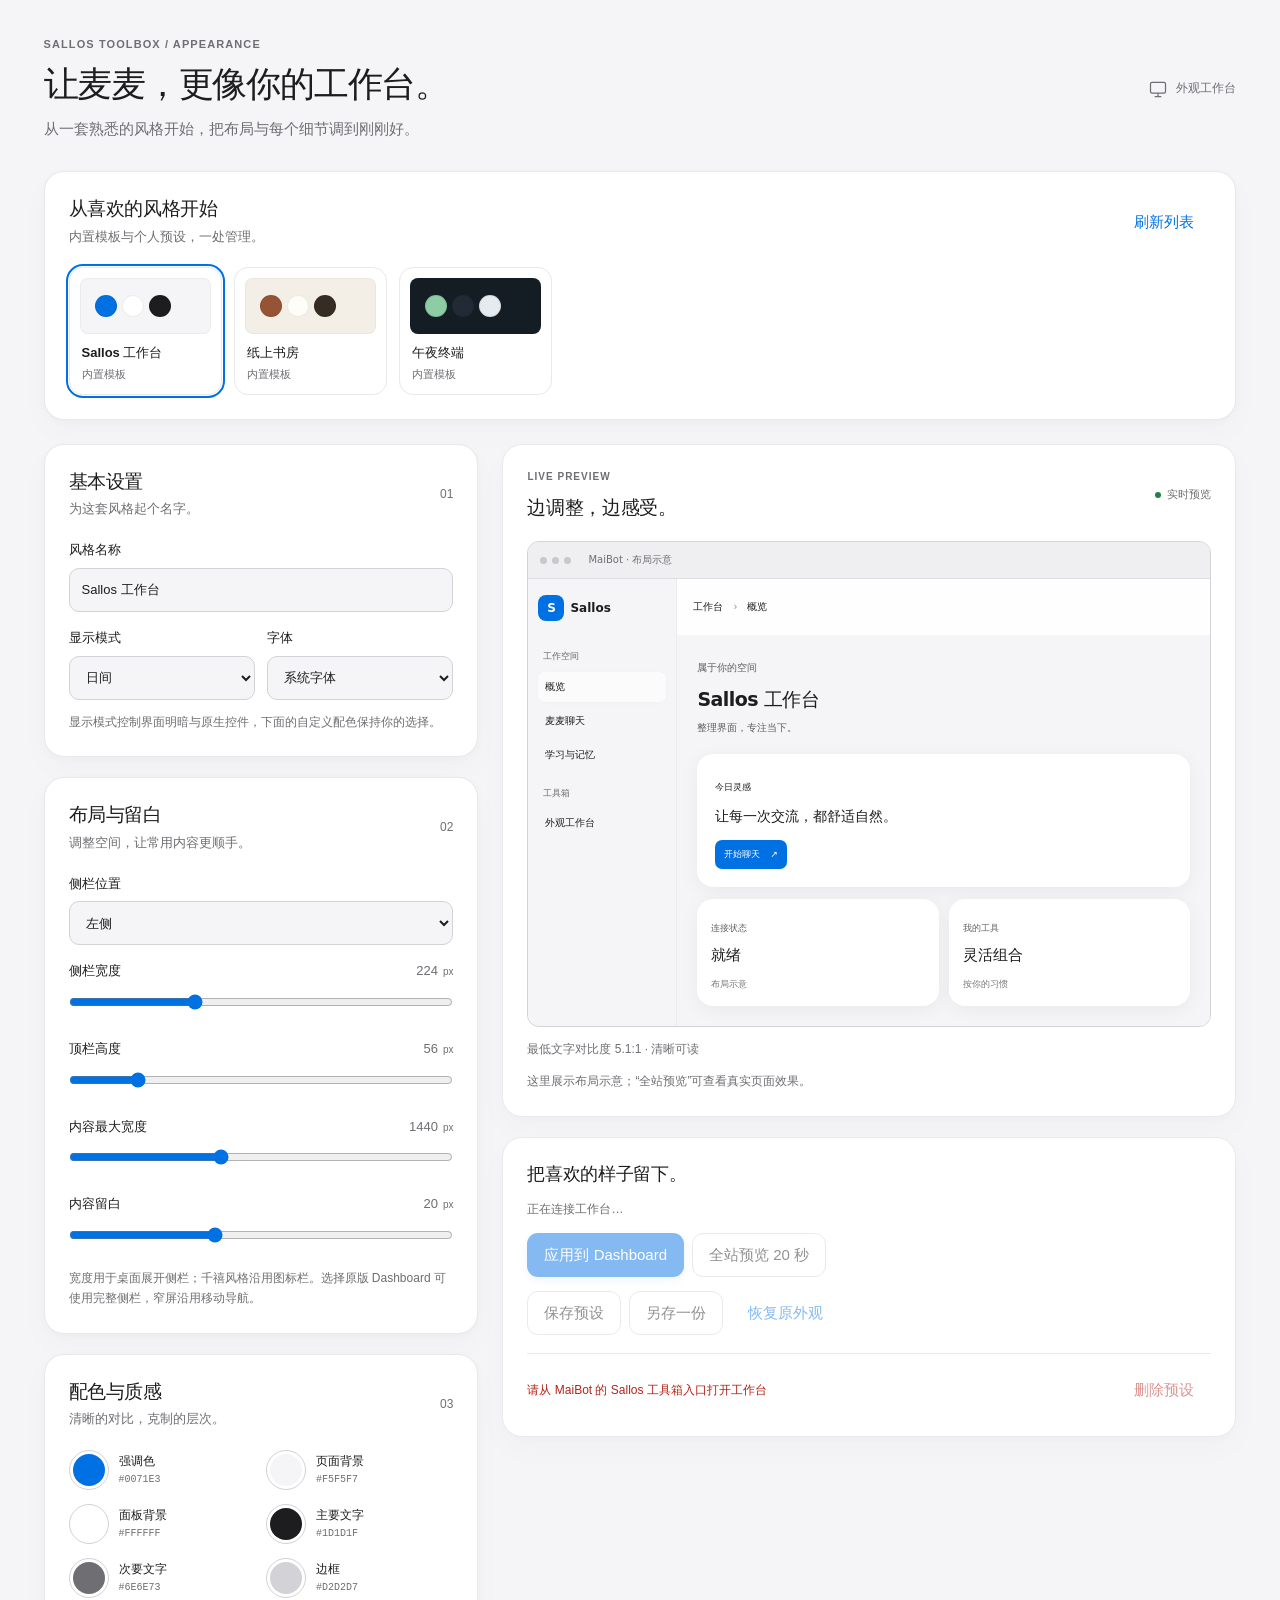
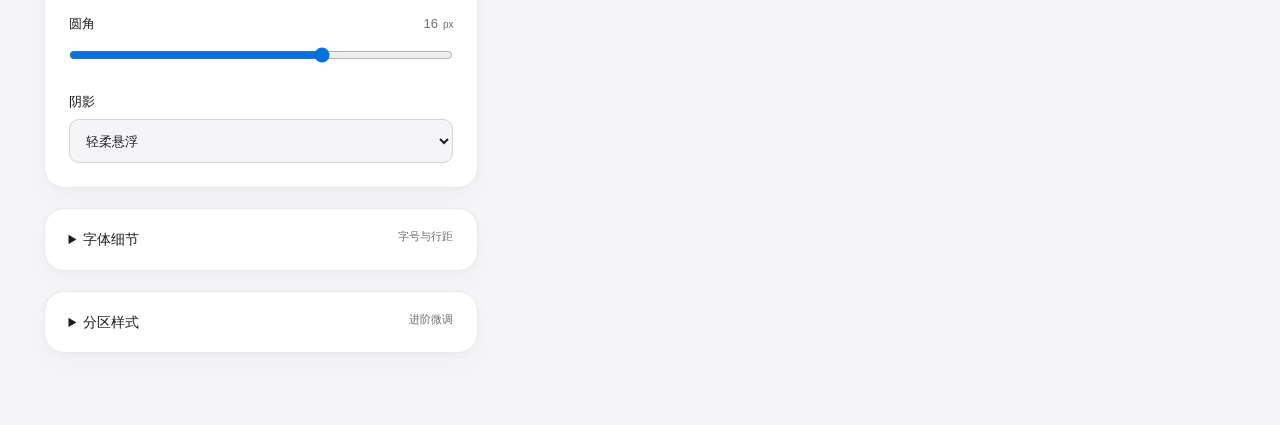
==== web/appearance.html @ b6c37625 "feat: add modular appearance studio and automatic Dashboard integration" ====
<!doctype html>
<html lang="zh-CN">
<head>
  <meta charset="utf-8">
  <meta name="viewport" content="width=device-width, initial-scale=1">
  <title>Sallos 工具箱 · 外观工作台</title>
  <style>
:root {
  font-family: -apple-system, BlinkMacSystemFont, "Segoe UI", "PingFang SC", "Microsoft YaHei", sans-serif;
  font-synthesis: none; font-optical-sizing: auto; color-scheme: light;
  --page: #f5f5f7; --surface: #fff; --soft: #f5f5f7; --text: #1d1d1f; --muted: #6e6e73;
  --line: #e8e8ed; --line-strong: #d2d2d7; --accent: #0071e3; --danger: #b42318;
  --shadow: 0 2px 8px #141a2d06, 0 12px 32px #141a2d06;
}
* { box-sizing: border-box; }
dialog { max-width: min(420px, calc(100vw - 32px)); padding: 28px; border: 1px solid var(--line); border-radius: 20px; background: var(--surface); color: var(--text); box-shadow: var(--shadow); }
dialog::backdrop { background: #0005; }
body { margin: 0; background: var(--page); color: var(--text); font-size: 15px; line-height: 1.6; }
button, input, select, textarea { font: inherit; }
button { min-height: 44px; padding: 9px 16px; border: 1px solid var(--line-strong); border-radius: 11px;
  background: var(--surface); color: var(--text); cursor: pointer; font-weight: 500;
  transition: background 160ms ease, box-shadow 160ms ease, transform 100ms ease; touch-action: manipulation; }
button:hover:enabled { background: var(--soft); }
button:active:enabled { transform: scale(.97); }
button:disabled { opacity: .48; cursor: default; }
button.primary { background: var(--accent); color: white; border-color: transparent; box-shadow: 0 3px 10px #0071e325; }
button.primary:hover:enabled { background: #0064ca; }
button.quiet, button.danger-text { border-color: transparent; background: transparent; }
button.quiet { color: var(--accent); }
#refresh { white-space: nowrap; flex-shrink: 0; }
button.danger-text { color: var(--danger); }
:focus-visible { outline: 3px solid var(--accent); outline-offset: 3px; }
h1, h2, h3, h4, p { margin: 0; }
h1 { font-size: clamp(26px, 2.7vw, 38px); line-height: 1.2; letter-spacing: -.035em; font-weight: 700; }
h2 { font-size: 19px; line-height: 1.4; letter-spacing: -.02em; }
p { overflow-wrap: anywhere; }
.studio { max-width: 1550px; margin: auto; padding: 36px clamp(16px, 3.4vw, 52px) 52px; }
.studio-heading, .section-heading { display: flex; justify-content: space-between; align-items: center; gap: 16px; }
.studio-heading { margin-bottom: 30px; }
.eyebrow { color: var(--muted); font-size: 11px; letter-spacing: .1em; font-weight: 600; margin-bottom: 10px; }
.subtitle { color: var(--muted); margin-top: 12px; }
.device-badge { display: flex; gap: 8px; align-items: center; color: var(--muted); white-space: nowrap; font-size: 12px; }
svg { width: 20px; height: 20px; fill: none; stroke: currentColor; stroke-width: 1.5; }
.panel { min-width: 0; padding: 24px; background: var(--surface); border: 1px solid var(--line); border-radius: 20px; box-shadow: var(--shadow); }
.section-heading { margin-bottom: 20px; }
.section-heading p { color: var(--muted); font-size: 13px; margin-top: 4px; }
.section-heading .eyebrow { margin-top: 0; font-size: 10px; }
.hint { font-size: 12px; color: var(--muted); line-height: 1.7; margin-top: 12px; }
.step { font-size: 12px; font-variant-numeric: tabular-nums; color: var(--muted); }
.field { display: flex; flex-direction: column; gap: 7px; margin-top: 16px; font-size: 13px; font-weight: 500; }
input[type="text"], select, textarea { width: 100%; min-width: 0; min-height: 44px; padding: 10px 12px;
  border: 1px solid var(--line-strong); border-radius: 10px; background: var(--soft); color: var(--text); }
textarea { font: 12px/1.7 Consolas, monospace; resize: vertical; }
input[type="range"] { width: 100%; height: 28px; margin: 6px 0 0; accent-color: var(--accent); cursor: pointer; }
small { font-size: 12px; }
.two-columns { display: grid; grid-template-columns: repeat(2, minmax(0, 1fr)); gap: 12px; }
.action-row { display: flex; flex-wrap: wrap; gap: 8px; margin-top: 14px; }
.footer-row { display: flex; align-items: center; gap: 10px; justify-content: space-between; margin-top: 18px; border-top: 1px solid var(--line); padding-top: 14px; }
#status { font-size: 12px; color: var(--muted); }
#status[data-error="true"], #field-error { color: var(--danger); }
#field-error { margin: 0 8px; font-size: 13px; }
@media (max-width: 640px) {
  .studio { padding: 20px 12px 32px; } .panel { padding: 18px; border-radius: 16px; }
  .device-badge { display: none; } .studio-heading { margin-bottom: 22px; } .subtitle { font-size: 13px; }
  .footer-row { flex-wrap: wrap; } input[type="text"], select { font-size: 16px; }
}
@media (prefers-reduced-motion: reduce) { *, *::before, *::after { transition: none !important; animation: none !important; } }
@media (prefers-reduced-transparency: reduce) { .preview-sidebar, .preview-header { backdrop-filter: none !important; background: var(--surface) !important; } }
@media (prefers-contrast: more) { :root { --line: #888; --line-strong: #555; --muted: #444; } }
.dark { --page: #161618; --surface: #222225; --soft: #2b2b2f; --text: #f5f5f7; --muted: #b0b0b8;
  --line: #35353a; --line-strong: #515158; --accent: #70b5ff; --danger: #ff8a80; color-scheme: dark; }
.dark button.primary { background: #0071e3; color: #fff; }

.presets-panel { margin-bottom: 24px; }
.preset-list { display: grid; grid-template-columns: repeat(auto-fill, minmax(150px, 1fr)); gap: 12px; }
.preset { min-width: 0; padding: 10px; text-align: left; border-color: var(--line); border-radius: 14px; }
.preset[aria-pressed="true"] { outline: 2px solid var(--accent); outline-offset: 1px; }
.preset strong, .preset small { display: block; padding-inline: 2px; overflow-wrap: anywhere; }
.preset strong { margin-top: 9px; font-size: 13px; } .preset small { font-size: 11px; color: var(--muted); margin-top: 2px; }
.preset-sample { height: 56px; display: flex; gap: 5px; align-items: center; padding: 14px; border-radius: 8px; border: 1px solid #0000000a; }
.preset-sample i { width: 22px; height: 22px; border: 1px solid #00000012; border-radius: 50%; }
.editor-grid { display: grid; grid-template-columns: minmax(280px, .8fr) minmax(0, 1.35fr); gap: 24px; align-items: start; }
.controls, .preview-column { display: grid; gap: 20px; min-width: 0; }
.preview-column { position: sticky; top: 20px; }
.range-field { display: block; margin-top: 16px; font-size: 13px; }
.range-field > span { display: flex; align-items: baseline; gap: 5px; }
.range-field output { margin-left: auto; font-variant-numeric: tabular-nums; color: var(--muted); }
.range-field small { color: var(--muted); font-size: 10px; }
.colors { display: grid; grid-template-columns: repeat(2, minmax(0, 1fr)); gap: 14px 10px; }
.color-field { display: flex; align-items: center; gap: 10px; font-size: 12px; cursor: pointer; }
.color-field small { display: block; color: var(--muted); font: 10px/1.7 Consolas, monospace; }
input[type="color"] { appearance: none; border: 1px solid var(--line-strong); background: var(--surface); border-radius: 50%; width: 40px; height: 40px; padding: 3px; cursor: pointer; }
input[type="color"]::-webkit-color-swatch-wrapper { padding: 0; }
input[type="color"]::-webkit-color-swatch { border: 0; border-radius: 50%; }
.advanced { padding-block: 19px; }
.advanced summary { cursor: pointer; font-size: 14px; font-weight: 600; }
.advanced summary span { float: right; font-size: 11px; font-weight: 400; color: var(--muted); }
.live-dot { display: inline-flex; align-items: center; gap: 6px; white-space: nowrap; font-size: 11px; color: var(--muted); }
.live-dot::before { content: ''; width: 6px; height: 6px; border-radius: 50%; background: #248044; }
.preview-window { border: 1px solid var(--line-strong); border-radius: 12px; overflow: hidden; min-height: 380px; }
.preview-chrome { display: flex; gap: 5px; padding: 10px 12px; align-items: center; background: #efeff2; border-bottom: 1px solid #dddde2; color: #6e6e73; }
.preview-chrome i { width: 7px; height: 7px; border-radius: 50%; background: #c8c8cd; }
.preview-chrome span { margin-left: 12px; font-size: 10px; }
.preview-shell { display: flex; min-height: 350px; }
.preview-sidebar { flex: 0 0 clamp(90px, 24%, var(--preview-sidebar-width)); padding: 16px 10px; border-right: 1px solid #0000000a; }
.preview-brand { display: flex; align-items: center; gap: 6px; font-size: 12px; margin-bottom: 28px; }
.preview-brand b { display: grid; place-items: center; background: #0071e3; color: #fff; border-radius: 8px; width: 26px; height: 26px; }
.preview-sidebar > small { display: block; font-size: 9px; opacity: .65; margin: 16px 5px 8px; }
.preview-nav { font-size: 10px; padding: 7px; margin-bottom: 4px; border-radius: 7px; }
.preview-nav.selected { background: #ffffff9c; color: #1d1d1f; box-shadow: 0 1px 6px #00000005; }
.preview-body { min-width: 0; flex: 1; }
.preview-header { display: flex; align-items: center; gap: 10px; padding-inline: 16px; font-size: 10px; }
.preview-header span { opacity: .5; }
.preview-kicker { font-size: 9px; opacity: .65; margin-top: 5px; }
.preview-main h3 { font-size: 19px; letter-spacing: -.03em; margin-top: 8px; }
.preview-main > p { font-size: 10px; opacity: .7; margin-top: 5px; }
.preview-feature { margin: 18px 0 12px; padding: 18px; }
.preview-feature > span { font-size: 9px; }
.preview-feature h4 { font-size: 14px; line-height: 1.5; margin: 9px 0 12px; }
.preview-button { display: inline-flex; align-items: center; gap: 10px; padding: 7px 9px; border-radius: 7px; background: hsl(var(--color-primary)); color: hsl(var(--color-primary-foreground)); }
.preview-cards { display: grid; grid-template-columns: repeat(2, minmax(0, 1fr)); gap: 10px; }
.preview-cards article { padding: 14px; min-width: 0; }
.preview-cards small { font-size: 9px; opacity: .7; }
.preview-cards strong { display: block; font-size: 15px; margin-top: 5px; }
.preview-note { display: block; font-size: 9px; opacity: .6; margin-top: 10px; }
#preview[data-side="right"] .preview-sidebar { order: 2; border-right: 0; border-left: 1px solid #0000000a; }
#contrast[data-warning="true"] { color: #a05b00; }
.apply-panel > h2 { font-size: 18px; }
@media (max-width: 1050px) { .editor-grid { grid-template-columns: minmax(260px, 1fr) minmax(0, 1.2fr); gap: 16px; } .panel { padding: 20px; } .preview-sidebar { flex-basis: 90px; } .preview-main h3 { font-size: 16px; } }
@media (max-width: 760px) { .editor-grid { grid-template-columns: 1fr; } .preview-column { position: static; grid-row: 1; } .preview-sidebar { flex-basis: 24%; } .preview-panel { padding: 16px; } .preview-window { min-height: 330px; } .preview-shell { min-height: 300px; } .preset-list { grid-template-columns: repeat(3, minmax(0, 1fr)); gap: 8px; } .preset-sample { padding: 8px; } .preview-feature { padding: 14px; } .preview-cards article { padding: 10px; } }
@media (max-width: 400px) { .preset-list { grid-template-columns: repeat(2, minmax(0, 1fr)); } .action-row button { flex: 1 1 auto; } .preview-brand strong { font-size: 10px; } .preview-nav { font-size: 9px; } }

</style>
  <style id="preview-styles"></style>
</head>
<body>
  <main class="studio">
    <header class="studio-heading">
      <div><p class="eyebrow">SALLOS TOOLBOX / APPEARANCE</p><h1>让麦麦，更像你的工作台。</h1><p class="subtitle">从一套熟悉的风格开始，把布局与每个细节调到刚刚好。</p></div>
      <span class="device-badge"><svg viewBox="0 0 24 24" aria-hidden="true"><rect x="3" y="4" width="18" height="13" rx="2"/><path d="M8 21h8M12 17v4"/></svg>外观工作台</span>
    </header>

    <section class="panel presets-panel" aria-labelledby="presets-title">
      <div class="section-heading"><div><h2 id="presets-title">从喜欢的风格开始</h2><p>内置模板与个人预设，一处管理。</p></div><button type="button" id="refresh" class="quiet">刷新列表</button></div>
      <div id="preset-list" class="preset-list"></div>
    </section>

    <div class="editor-grid">
      <form id="editor" class="controls" aria-label="外观编辑器">
        <section class="panel">
          <div class="section-heading"><div><h2>基本设置</h2><p>为这套风格起个名字。</p></div><span class="step">01</span></div>
          <label class="field">风格名称<input name="name" type="text" maxlength="40" required autocomplete="off"></label>
          <div class="two-columns"><label class="field">显示模式<select name="mode"><option value="light">日间</option><option value="dark">夜间</option><option value="system">跟随系统</option></select></label><label class="field">字体<select name="font"><option value="system">系统字体</option><option value="serif">宋体 / 衬线</option><option value="mono">等宽字体</option></select></label></div>
          <p class="hint">显示模式控制界面明暗与原生控件，下面的自定义配色保持你的选择。</p>
        </section>

        <section class="panel">
          <div class="section-heading"><div><h2>布局与留白</h2><p>调整空间，让常用内容更顺手。</p></div><span class="step">02</span></div>
          <label class="field">侧栏位置<select name="sidebar_side"><option value="left">左侧</option><option value="right">右侧</option></select></label>
          <label class="range-field"><span>侧栏宽度 <output data-value="sidebar_width"></output><small>px</small></span><input type="range" name="sidebar_width" min="160" max="360" step="4"></label>
          <label class="range-field"><span>顶栏高度 <output data-value="header_height"></output><small>px</small></span><input type="range" name="header_height" min="48" max="96" step="2"></label>
          <label class="range-field"><span>内容最大宽度 <output data-value="content_width"></output><small>px</small></span><input type="range" name="content_width" min="720" max="2560" step="8"></label>
          <label class="range-field"><span>内容留白 <output data-value="gap"></output><small>px</small></span><input type="range" name="gap" min="8" max="40"></label>
          <p class="hint">宽度用于桌面展开侧栏；千禧风格沿用图标栏。选择原版 Dashboard 可使用完整侧栏，窄屏沿用移动导航。</p>
        </section>

        <section class="panel">
          <div class="section-heading"><div><h2>配色与质感</h2><p>清晰的对比，克制的层次。</p></div><span class="step">03</span></div>
          <div class="colors">
            <label class="color-field"><input type="color" name="primary"><span>强调色<small data-value="primary"></small></span></label>
            <label class="color-field"><input type="color" name="background"><span>页面背景<small data-value="background"></small></span></label>
            <label class="color-field"><input type="color" name="surface"><span>面板背景<small data-value="surface"></small></span></label>
            <label class="color-field"><input type="color" name="text"><span>主要文字<small data-value="text"></small></span></label>
            <label class="color-field"><input type="color" name="muted"><span>次要文字<small data-value="muted"></small></span></label>
            <label class="color-field"><input type="color" name="border"><span>边框<small data-value="border"></small></span></label>
          </div>
          <label class="range-field"><span>圆角 <output data-value="radius"></output><small>px</small></span><input type="range" name="radius" min="0" max="24"></label>
          <label class="field">阴影<select name="shadow"><option value="soft">轻柔悬浮</option><option value="none">平面简洁</option><option value="crisp">清晰投影</option></select></label>
        </section>

        <details class="panel advanced"><summary>字体细节<span>字号与行距</span></summary><div>
          <label class="range-field"><span>正文字号 <output data-value="font_size"></output><small>px</small></span><input type="range" name="font_size" min="14" max="22"></label>
          <label class="range-field"><span>行距 <output data-value="line_height"></output></span><input type="range" name="line_height" min="1.2" max="2" step="0.1"></label>
        </div></details>

        <details class="panel advanced"><summary>分区样式<span>进阶微调</span></summary><div>
          <p class="hint">填写 CSS 声明，如 <code>border-radius: 16px; padding: 20px;</code>。支持颜色、边框、内外边距、字体和阴影。</p>
          <label class="field">侧栏<textarea name="region_sidebar" rows="3" maxlength="2000" spellcheck="false" placeholder="border: 1px solid #D2D2D7;"></textarea></label>
          <label class="field">顶栏<textarea name="region_header" rows="3" maxlength="2000" spellcheck="false" placeholder="background-color: #ffffff;"></textarea></label>
          <label class="field">卡片<textarea name="region_card" rows="3" maxlength="2000" spellcheck="false" placeholder="border-radius: 20px;"></textarea></label>
        </div></details>
        <p id="field-error" role="alert"></p>
      </form>

      <aside class="preview-column" aria-label="外观实时预览">
        <section class="panel preview-panel">
          <div class="section-heading"><div><p class="eyebrow">LIVE PREVIEW</p><h2>边调整，边感受。</h2></div><span class="live-dot">实时预览</span></div>
          <div id="preview" class="preview-window">
            <div class="preview-chrome"><i></i><i></i><i></i><span>MaiBot · 布局示意</span></div>
            <div class="preview-shell">
              <aside class="preview-sidebar" data-dashboard-sidebar><div class="preview-brand"><b>S</b><strong>Sallos</strong></div><small>工作空间</small><div class="preview-nav selected">概览</div><div class="preview-nav">麦麦聊天</div><div class="preview-nav">学习与记忆</div><small>工具箱</small><div class="preview-nav">外观工作台</div></aside>
              <div class="preview-body"><header class="preview-header" data-dashboard-header>工作台 <span>›</span> 概览</header><div class="preview-main" data-dashboard-main><p class="preview-kicker">属于你的空间</p><h3 class="preview-name">Sallos 工作台</h3><p>整理界面，专注当下。</p><article class="bg-card preview-feature"><span>今日灵感</span><h4>让每一次交流，都舒适自然。</h4><span class="preview-button">开始聊天 <span aria-hidden="true">↗</span></span></article><div class="preview-cards"><article class="bg-card"><small>连接状态</small><strong>就绪</strong><span class="preview-note">布局示意</span></article><article class="bg-card"><small>我的工具</small><strong>灵活组合</strong><span class="preview-note">按你的习惯</span></article></div></div></div>
            </div>
          </div>
          <p id="contrast" class="hint"></p>
          <p class="hint">这里展示布局示意；“全站预览”可查看真实页面效果。</p>
        </section>

        <section class="panel apply-panel" id="actions" aria-label="保存与应用">
          <h2>把喜欢的样子留下。</h2>
          <p id="integration-note" class="hint">正在连接工作台…</p>
          <div class="action-row"><button id="apply" class="primary" type="button">应用到 Dashboard</button><button id="preview-site" type="button">全站预览 20 秒</button></div>
          <div class="action-row"><button id="save" type="button">保存预设</button><button id="save-copy" type="button">另存一份</button><button id="restore" class="quiet" type="button">恢复原外观</button></div>
          <div class="footer-row"><p id="status" role="status" aria-live="polite">准备中</p><button id="delete" class="danger-text" type="button" disabled>删除预设</button></div>
        </section>
      </aside>
    </div>
  </main>
  <dialog id="discard-dialog" aria-labelledby="discard-title">
    <h2 id="discard-title">切换到另一套风格？</h2>
    <p class="hint">当前编辑尚未保存，切换后将载入所选预设。</p>
    <div class="action-row"><button type="button" autofocus onclick="this.closest('dialog').close('cancel')">继续编辑</button><button type="button" onclick="this.closest('dialog').close('discard')">切换风格</button></div>
  </dialog>
  <script type="module">
// Generated by scripts/build_webui.py.
const DEFAULT_THEME = {"version": 1, "name": "我的风格", "mode": "light", "primary": "#0071E3", "background": "#F5F5F7", "surface": "#FFFFFF", "text": "#1D1D1F", "muted": "#6E6E73", "border": "#D2D2D7", "sidebar_side": "left", "sidebar_width": 224, "header_height": 56, "content_width": 1440, "gap": 20, "font": "system", "font_size": 16, "line_height": 1.6, "radius": 16, "shadow": "soft", "regions": {"sidebar": "", "header": "", "card": ""}};
const THEME_SCHEMA = {"$defs": {"RegionStyles": {"additionalProperties": false, "properties": {"sidebar": {"default": "", "maxLength": 2000, "title": "Sidebar", "type": "string"}, "header": {"default": "", "maxLength": 2000, "title": "Header", "type": "string"}, "card": {"default": "", "maxLength": 2000, "title": "Card", "type": "string"}}, "title": "RegionStyles", "type": "object"}}, "additionalProperties": false, "properties": {"version": {"const": 1, "default": 1, "title": "Version", "type": "integer"}, "name": {"default": "我的风格", "maxLength": 40, "minLength": 1, "title": "Name", "type": "string"}, "mode": {"default": "light", "enum": ["light", "dark", "system"], "title": "Mode", "type": "string"}, "primary": {"default": "#0071E3", "pattern": "^#[0-9a-fA-F]{6}$", "title": "Primary", "type": "string"}, "background": {"default": "#F5F5F7", "pattern": "^#[0-9a-fA-F]{6}$", "title": "Background", "type": "string"}, "surface": {"default": "#FFFFFF", "pattern": "^#[0-9a-fA-F]{6}$", "title": "Surface", "type": "string"}, "text": {"default": "#1D1D1F", "pattern": "^#[0-9a-fA-F]{6}$", "title": "Text", "type": "string"}, "muted": {"default": "#6E6E73", "pattern": "^#[0-9a-fA-F]{6}$", "title": "Muted", "type": "string"}, "border": {"default": "#D2D2D7", "pattern": "^#[0-9a-fA-F]{6}$", "title": "Border", "type": "string"}, "sidebar_side": {"default": "left", "enum": ["left", "right"], "title": "Sidebar Side", "type": "string"}, "sidebar_width": {"default": 224, "maximum": 360, "minimum": 160, "title": "Sidebar Width", "type": "integer"}, "header_height": {"default": 56, "maximum": 96, "minimum": 48, "title": "Header Height", "type": "integer"}, "content_width": {"default": 1440, "maximum": 2560, "minimum": 720, "title": "Content Width", "type": "integer"}, "gap": {"default": 20, "maximum": 40, "minimum": 8, "title": "Gap", "type": "integer"}, "font": {"default": "system", "enum": ["system", "serif", "mono"], "title": "Font", "type": "string"}, "font_size": {"default": 16, "maximum": 22, "minimum": 14, "title": "Font Size", "type": "integer"}, "line_height": {"default": 1.6, "maximum": 2.0, "minimum": 1.2, "title": "Line Height", "type": "number"}, "radius": {"default": 16, "maximum": 24, "minimum": 0, "title": "Radius", "type": "integer"}, "shadow": {"default": "soft", "enum": ["none", "soft", "crisp"], "title": "Shadow", "type": "string"}, "regions": {"$ref": "#/$defs/RegionStyles"}}, "title": "AppearanceTheme", "type": "object"};
const BUILTIN_PRESETS = [{"id": "workbench", "theme": {"version": 1, "name": "Sallos 工作台", "mode": "light", "primary": "#0071E3", "background": "#F5F5F7", "surface": "#FFFFFF", "text": "#1D1D1F", "muted": "#6E6E73", "border": "#D2D2D7", "sidebar_side": "left", "sidebar_width": 224, "header_height": 56, "content_width": 1440, "gap": 20, "font": "system", "font_size": 16, "line_height": 1.6, "radius": 16, "shadow": "soft", "regions": {"sidebar": "", "header": "", "card": ""}}}, {"id": "paper", "theme": {"version": 1, "name": "纸上书房", "mode": "light", "primary": "#975335", "background": "#F4EFE6", "surface": "#FFFDF8", "text": "#352C23", "muted": "#716251", "border": "#D7C8B4", "sidebar_side": "left", "sidebar_width": 224, "header_height": 56, "content_width": 1440, "gap": 20, "font": "serif", "font_size": 16, "line_height": 1.6, "radius": 4, "shadow": "crisp", "regions": {"sidebar": "", "header": "", "card": ""}}}, {"id": "night", "theme": {"version": 1, "name": "午夜终端", "mode": "dark", "primary": "#8ECCA6", "background": "#151D24", "surface": "#202B35", "text": "#E5EBEF", "muted": "#A6B6C4", "border": "#4A5D6A", "sidebar_side": "left", "sidebar_width": 224, "header_height": 56, "content_width": 1440, "gap": 20, "font": "mono", "font_size": 16, "line_height": 1.6, "radius": 6, "shadow": "none", "regions": {"sidebar": "", "header": "", "card": ""}}}];
const REGION_PROPERTIES = ["background-color", "border", "border-color", "border-radius", "border-style", "border-width", "box-shadow", "color", "font-size", "font-weight", "letter-spacing", "line-height", "margin", "padding", "padding-block", "padding-inline", "text-transform"];

// Shared, DOM-free contract used by the editor and the Dashboard adapter.

const FONTS = {
  system: '"Segoe UI", "Microsoft YaHei UI", system-ui, sans-serif',
  serif: '"Noto Serif SC", "Songti SC", SimSun, Georgia, serif',
  mono: '"Cascadia Code", Consolas, "Microsoft YaHei UI", monospace',
};

function validateDeclarations(value) {
  if (typeof value !== 'string' || value.length > 2000) throw new Error('分区 CSS 超过长度限制');
  for (const item of value.split(';').filter(part => part.trim())) {
    const colon = item.indexOf(':');
    const property = item.slice(0, colon).trim();
    const content = item.slice(colon + 1);
    if (colon < 0 || !REGION_PROPERTIES.includes(property)) throw new Error('分区 CSS 包含未支持的属性');
    if (!/^[\w\s#.,()%+\-]+$/.test(content)) throw new Error('分区 CSS 请使用静态颜色、尺寸与阴影值');
    for (const match of content.matchAll(/([\w-]+)\s*\(/g)) {
      if (!['rgb', 'rgba', 'hsl', 'hsla'].includes(match[1].toLowerCase())) {
        throw new Error('分区 CSS 支持 rgb/rgba/hsl/hsla 颜色函数');
      }
    }
  }
  return value.trim();
}

function validateTheme(input) {
  if (!input || typeof input !== 'object' || Array.isArray(input)) throw new Error('请提供风格对象');
  for (const key of Object.keys(input)) {
    if (!Object.hasOwn(DEFAULT_THEME, key)) throw new Error(`未知风格字段：${key}`);
  }
  const value = { ...structuredClone(DEFAULT_THEME), ...input };
  for (const [key, rule] of Object.entries(THEME_SCHEMA.properties)) {
    if (key === 'regions') continue;
    const item = value[key];
    if (rule.const !== undefined && item !== rule.const) throw new Error('风格版本需要升级');
    if (rule.enum && !rule.enum.includes(item)) throw new Error(`请选择有效的 ${key}`);
    if (rule.type === 'string' && (typeof item !== 'string' || !item.trim()
      || (rule.maxLength && item.length > rule.maxLength)
      || (rule.pattern && !new RegExp(rule.pattern).test(item)))) throw new Error(`请检查 ${key}`);
    if (['integer', 'number'].includes(rule.type) && (typeof item !== 'number'
      || !Number.isFinite(item) || (rule.type === 'integer' && !Number.isInteger(item))
      || item < rule.minimum || item > rule.maximum)) throw new Error(`请检查 ${key} 的范围`);
  }
  if (!value.regions || typeof value.regions !== 'object' || Array.isArray(value.regions)) {
    throw new Error('请提供分区样式对象');
  }
  for (const key of Object.keys(value.regions)) {
    if (!['sidebar', 'header', 'card'].includes(key)) throw new Error('未知样式分区');
  }
  value.regions = Object.fromEntries(['sidebar', 'header', 'card'].map(key =>
    [key, validateDeclarations(value.regions[key] ?? '')]));
  value.name = value.name.trim();
  return value;
}

function luminance(hex) {
  const rgb = hex.match(/[0-9a-f]{2}/gi).map(part => parseInt(part, 16) / 255)
    .map(v => v <= 0.04045 ? v / 12.92 : ((v + 0.055) / 1.055) ** 2.4);
  return rgb[0] * 0.2126 + rgb[1] * 0.7152 + rgb[2] * 0.0722;
}

function contrast(first, second) {
  const a = luminance(first), b = luminance(second);
  return (Math.max(a, b) + 0.05) / (Math.min(a, b) + 0.05);
}

function hsl(hex) {
  const [r, g, b] = hex.match(/[0-9a-f]{2}/gi).map(part => parseInt(part, 16) / 255);
  const high = Math.max(r, g, b), low = Math.min(r, g, b), delta = high - low;
  const light = (high + low) / 2;
  const saturation = delta === 0 ? 0 : delta / (1 - Math.abs(2 * light - 1));
  let hue = 0;
  if (delta) hue = high === r ? ((g - b) / delta) % 6 : high === g ? (b - r) / delta + 2 : (r - g) / delta + 4;
  return `${((hue * 60 + 360) % 360).toFixed(2)} ${(saturation * 100).toFixed(2)}% ${(light * 100).toFixed(2)}%`;
}

function themeCSS(input, root = 'html[data-plugin-appearance]') {
  const t = validateTheme(input);
  const foreground = contrast(t.primary, '#FFFFFF') >= contrast(t.primary, '#000000') ? '#FFFFFF' : '#000000';
  const shadow = { none: 'none', soft: '0 4px 20px #0000000d', crisp: `3px 3px 0 ${t.border}` }[t.shadow];
  const tokens = {
    primary: t.primary, 'primary-foreground': foreground, accent: t.primary, 'accent-foreground': foreground,
    background: t.background, foreground: t.text, card: t.surface, 'card-foreground': t.text,
    popover: t.surface, 'popover-foreground': t.text, muted: t.background, 'muted-foreground': t.muted,
    secondary: t.background, 'secondary-foreground': t.text, border: t.border, input: t.border, ring: t.primary,
  };
  const variables = Object.entries(tokens).map(([key, value]) => `--color-${key}:${hsl(value)}!important;`).join('');
  const sizes = { xs: 0.75, sm: 0.875, base: 1, lg: 1.125, xl: 1.25, '2xl': 1.5 };
  const typography = Object.entries(sizes).map(([key, scale]) => `--typography-font-size-${key}:${t.font_size * scale}px!important;`).join('');
  const region = (selector, declarations) => declarations ? `${root} ${selector}{${declarations.split(';').filter(s => s.trim()).map(s => `${s}!important;`).join('')}}` : '';
  return `${root}{${variables}${typography}
    --typography-font-family-base:${FONTS[t.font]}!important;--typography-line-height-normal:${t.line_height}!important;
    --layout-sidebar-width:${t.sidebar_width}px!important;--layout-header-height:${t.header_height}px!important;
    --visual-radius-sm:${Math.max(0, t.radius - 4)}px!important;
    --visual-radius-md:${Math.max(0, t.radius - 2)}px!important;--visual-radius-lg:${t.radius}px!important;
    --visual-radius-xl:${t.radius + 4}px!important;--visual-shadow-sm:${shadow}!important;--visual-shadow-md:${shadow}!important;
    font-family:${FONTS[t.font]};font-size:${t.font_size}px;line-height:${t.line_height};
    background:${t.background};color:${t.text};color-scheme:${t.mode === 'system' ? 'light dark' : t.mode};}
    ${root} [data-dashboard-sidebar]{background:color-mix(in srgb, ${t.background} 85%, transparent)!important;color:${t.text}!important;backdrop-filter:blur(20px);}
    ${root} [data-dashboard-header]{background:color-mix(in srgb, ${t.surface} 88%, transparent)!important;color:${t.text}!important;backdrop-filter:blur(20px);}
    ${root} [data-dashboard-main]{background:${t.background}!important;color:${t.text}!important;}
    ${root} .bg-card{background:${t.surface}!important;color:${t.text}!important;border-color:${t.border}!important;
      border-radius:${t.radius}px!important;box-shadow:${shadow}!important;}
    @media(min-width:1024px){
      ${root} [data-dashboard-sidebar-layout]{order:${t.sidebar_side === 'right' ? 2 : 0};}
      ${root} [data-dashboard-header]:not([data-dashboard-header-collapsed="true"]){height:${t.header_height}px!important;min-height:${t.header_height}px!important;}
      ${root} [data-dashboard-header]{margin-left:0!important;width:100%!important;}
      ${root} [data-dashboard-workspace-content]{max-width:${t.content_width}px;margin-inline:auto;padding:${t.gap}px;box-sizing:border-box;}
      ${t.sidebar_side === 'right' ? `${root} [data-dashboard-sidebar]{left:auto;right:0;border-left:1px solid ${t.border};border-right:0;}
      ${root} [data-dashboard-sidebar][data-dashboard-sidebar-mode="hover"]{position:absolute;}
      ${root} [data-dashboard-sidebar][data-dashboard-sidebar-mode="hover"][data-dashboard-sidebar-visually-open="false"]{left:0;right:auto;}` : ''}
    }
    @media(prefers-reduced-transparency:reduce){${root} [data-dashboard-sidebar],${root} [data-dashboard-header]{background:${t.surface}!important;backdrop-filter:none;}}
    ${region('[data-dashboard-sidebar]', t.regions.sidebar)}
    ${region('[data-dashboard-header]', t.regions.header)}
    ${region('.bg-card', t.regions.card)}`;
}

function bridge() {
  if (!window.maibot) throw new Error('请从 MaiBot 的 Sallos 工具箱入口打开工作台');
  return window.maibot;
}

async function appearanceAction(name, theme) {
  const api = bridge();
  return api.action(name, theme ? { theme } : {});
}

function showStatus(message, error = false) {
  const status = document.querySelector('#status');
  status.textContent = message;
  status.dataset.error = String(error);
}

function confirmDiscard() {
  const dialog = document.querySelector('#discard-dialog');
  dialog.showModal();
  return new Promise(resolve => {
    dialog.addEventListener('close', () => resolve(dialog.returnValue === 'discard'), { once: true });
  });
}


function renderPreview(theme) {
  document.querySelector('#preview-styles').textContent = themeCSS(theme, '#preview');
  const root = document.querySelector('#preview');
  root.style.setProperty('--preview-sidebar-width', `${Math.round(theme.sidebar_width / 1.5)}px`);
  root.dataset.side = theme.sidebar_side;
  root.querySelector('.preview-header').style.height = `${theme.header_height}px`;
  root.querySelector('.preview-main').style.padding = `${theme.gap}px`;
  root.querySelector('.preview-name').textContent = theme.name;
  const pairs = [[theme.text, theme.background], [theme.text, theme.surface], [theme.muted, theme.surface]];
  const ratio = Math.min(...pairs.map(([a, b]) => contrast(a, b)));
  document.querySelector('#contrast').textContent = `最低文字对比度 ${ratio.toFixed(1)}:1${ratio < 4.5 ? ' · 建议调整至 4.5:1 以上' : ' · 清晰可读'}`;
  document.querySelector('#contrast').dataset.warning = String(ratio < 4.5);
}


function fillEditor(theme) {
  for (const [key, value] of Object.entries(theme)) {
    if (key === 'regions' || key === 'version') continue;
    const control = document.querySelector(`[name="${key}"]`);
    if (control) control.value = value;
    const echo = document.querySelector(`[data-value="${key}"]`);
    if (echo) echo.textContent = value;
  }
  for (const [key, value] of Object.entries(theme.regions)) {
    document.querySelector(`[name="region_${key}"]`).value = value;
  }
  syncOutputs();
}

function syncOutputs() {
  document.querySelectorAll('input[type="range"]').forEach(input => {
    document.querySelector(`[data-value="${input.name}"]`).textContent = input.value;
  });
  document.querySelectorAll('input[type="color"]').forEach(input => {
    document.querySelector(`[data-value="${input.name}"]`).textContent = input.value.toUpperCase();
  });
}

function readEditor() {
  const values = new FormData(document.querySelector('#editor'));
  const theme = structuredClone(DEFAULT_THEME);
  for (const key of Object.keys(theme)) {
    if (key === 'regions' || key === 'version') continue;
    theme[key] = typeof theme[key] === 'number' ? Number(values.get(key)) : values.get(key);
  }
  for (const key of Object.keys(theme.regions)) theme.regions[key] = values.get(`region_${key}`);
  return validateTheme(theme);
}

function renderPresetList(catalog, active, onSelect) {
  const container = document.querySelector('#preset-list');
  container.replaceChildren();
  for (const [presets, builtin] of [[catalog.builtin, true], [catalog.presets, false]]) {
    for (const preset of presets) {
      const button = document.createElement('button');
      button.type = 'button';
      button.className = 'preset';
      button.setAttribute('aria-pressed', String(preset.id === active));
      const sample = document.createElement('span');
      sample.className = 'preset-sample';
      sample.style.background = preset.theme.background;
      for (const key of ['primary', 'surface', 'text']) {
        const dot = document.createElement('i');
        dot.style.background = preset.theme[key];
        sample.append(dot);
      }
      const name = document.createElement('strong');
      name.textContent = preset.theme.name;
      const label = document.createElement('small');
      label.textContent = builtin ? '内置模板' : '个人预设';
      button.append(sample, name, label);
      button.addEventListener('click', () => onSelect(preset, builtin));
      container.append(button);
    }
  }
}


let catalog = { builtin: BUILTIN_PRESETS, presets: [], revision: 0 };
let activeId = 'workbench';
let savedId = '';
let busy = false;
let dirty = false;
let connected = false;
let previewGeneration = 0;

function renderPresets() {
  renderPresetList(catalog, activeId, async (preset, builtin) => {
    if (busy || (dirty && !await confirmDiscard())) return;
    activeId = preset.id;
    savedId = builtin ? '' : preset.id;
    dirty = false;
    fillEditor(preset.theme);
    updatePreview();
    renderPresets();
    document.querySelector('#delete').disabled = builtin || !connected;
  });
}

function updatePreview() {
  syncOutputs();
  try {
    renderPreview(readEditor());
    document.querySelector('#field-error').textContent = '';
  } catch (error) { document.querySelector('#field-error').textContent = error.message; }
}

async function run(operation) {
  if (busy) return;
  busy = true;
  document.querySelector('#editor').inert = true;
  document.querySelector('#preset-list').inert = true;
  document.querySelector('#refresh').disabled = true;
  document.querySelector('#actions').setAttribute('aria-busy', 'true');
  document.querySelectorAll('#actions button').forEach(button => { button.disabled = true; });
  try { await operation(); }
  catch (error) { showStatus(error.message, true); }
  finally {
    busy = false;
    document.querySelector('#editor').inert = false;
    document.querySelector('#preset-list').inert = false;
    document.querySelector('#refresh').disabled = false;
    document.querySelector('#actions').setAttribute('aria-busy', 'false');
    document.querySelectorAll('#actions button').forEach(button => { button.disabled = !connected; });
    document.querySelector('#delete').disabled = !savedId || !connected;
    for (const id of ['apply', 'preview-site', 'restore']) {
      document.querySelector(`#${id}`).disabled = !catalog.integration?.available;
    }
  }
}

async function refresh() {
  const result = await bridge().query('catalog');
  catalog = result;
  connected = true;
  renderPresets();
  document.querySelector('#integration-note').textContent = catalog.integration?.available
    ? '全站接入已就绪 · 首次启用请刷新整个 Dashboard。应用和预览影响此服务器的所有浏览器，约 2 秒同步。'
    : (catalog.integration?.message || '全站接入状态暂时不可用');
}

document.querySelector('#editor').addEventListener('submit', event => event.preventDefault());
document.querySelector('#editor').addEventListener('input', () => { dirty = true; updatePreview(); });
document.querySelector('#save').onclick = () => run(async () => {
  const state = await bridge().action('save', { theme: readEditor(), preset_id: savedId, revision: catalog.revision });
  catalog = { ...catalog, ...state };
  savedId = savedId || state.presets.at(-1).id;
  activeId = savedId;
  dirty = false;
  renderPresets();
  showStatus('预设已保存。点击“应用到 Dashboard”启用全站风格。');
});
document.querySelector('#save-copy').onclick = () => run(async () => {
  const state = await bridge().action('save', { theme: readEditor(), preset_id: '', revision: catalog.revision });
  catalog = { ...catalog, ...state };
  activeId = savedId = state.presets.at(-1).id;
  dirty = false;
  renderPresets();
  showStatus('已另存为个人预设');
});
document.querySelector('#delete').onclick = () => run(async () => {
  const state = await bridge().action('delete', { preset_id: savedId, revision: catalog.revision });
  catalog = { ...catalog, ...state };
  savedId = '';
  activeId = 'workbench';
  dirty = false;
  fillEditor(DEFAULT_THEME);
  updatePreview();
  renderPresets();
  showStatus('个人预设已删除；已应用的外观可通过“恢复原外观”撤销。');
});
document.querySelector('#preview-site').onclick = () => run(async () => {
  await appearanceAction('preview', readEditor());
  const generation = ++previewGeneration;
  showStatus('全站预览中，所有浏览器将在 20 秒后自动恢复。');
  setTimeout(() => { if (generation === previewGeneration) showStatus('预览结束，已恢复原外观'); }, 20000);
});
document.querySelector('#apply').onclick = () => run(async () => {
  await appearanceAction('apply', readEditor());
  previewGeneration++;
  showStatus('已保存服务器全站外观，约 2 秒同步；首次使用请刷新整个 Dashboard。');
});
document.querySelector('#restore').onclick = () => run(async () => {
  await appearanceAction('reset');
  previewGeneration++;
  showStatus('已恢复 Dashboard 原有外观');
});
document.querySelector('#refresh').onclick = () => run(async () => { await refresh(); showStatus('预设列表已刷新，编辑内容已保留'); });
fillEditor(BUILTIN_PRESETS[0].theme);
renderPresets();
updatePreview();
await run(async () => {
  await bridge().ready;
  await refresh();
  showStatus('工作台已就绪');
});

</script>
</body>
</html>
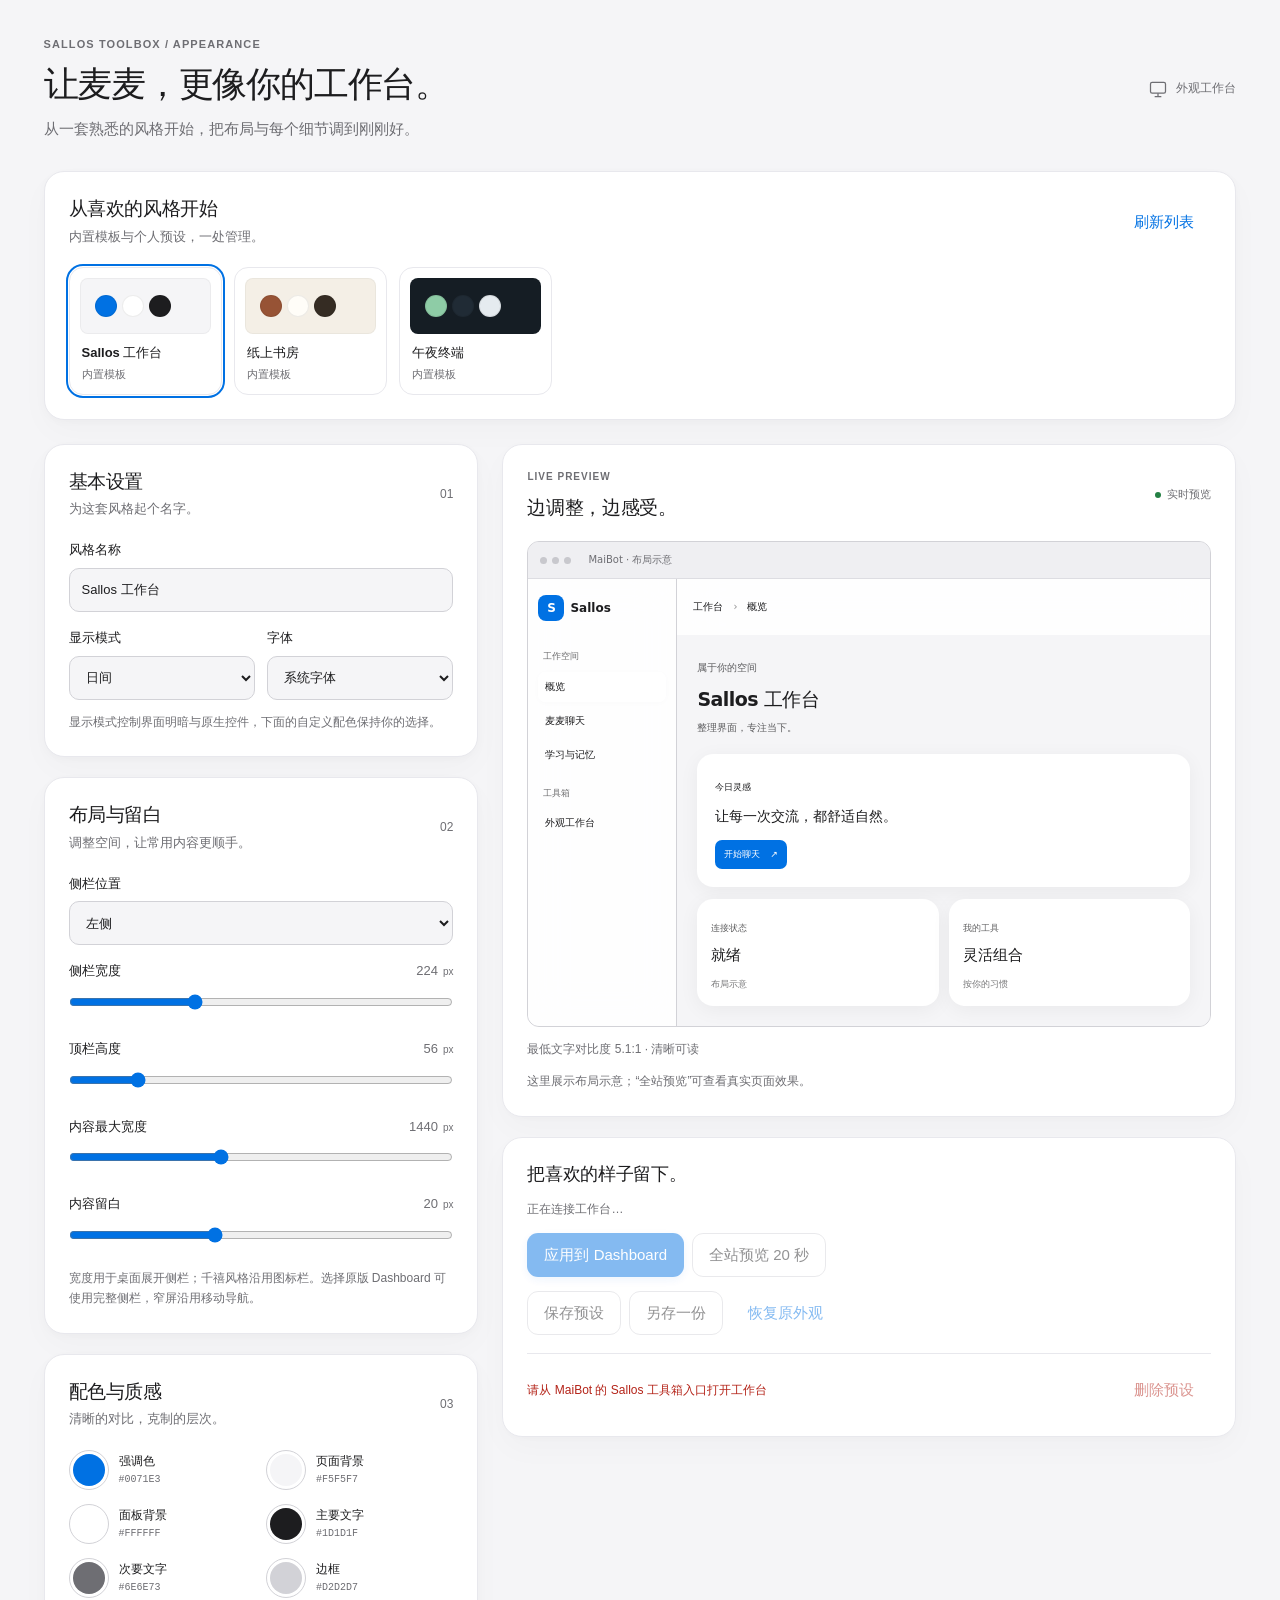
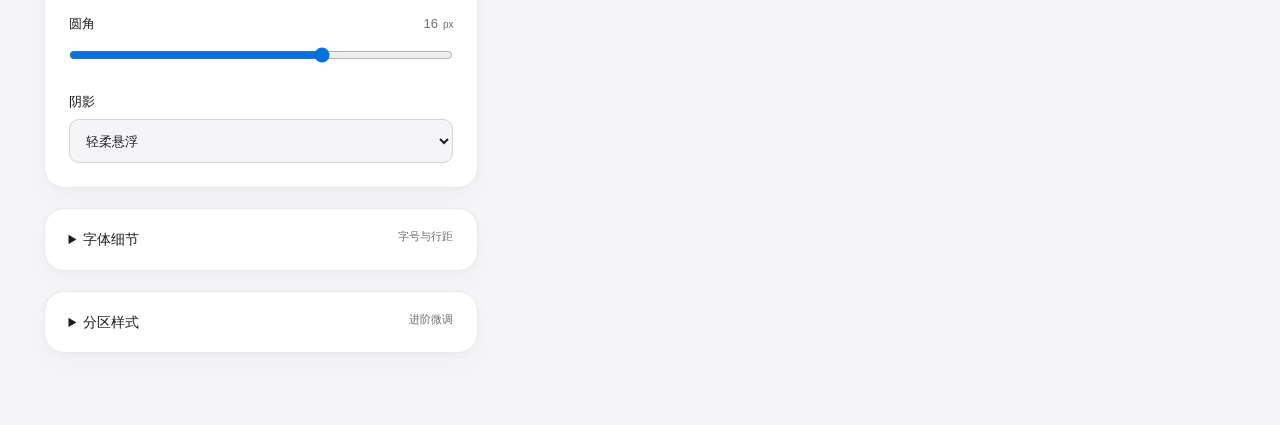
==== commit 2468e75b: "fix: isolate navigation surfaces from card styling" ====
--- a/web/appearance.html
+++ b/web/appearance.html
@@ -317,6 +317,8 @@
   const variables = Object.entries(tokens).map(([key, value]) => `--color-${key}:${hsl(value)}!important;`).join('');
   const sizes = { xs: 0.75, sm: 0.875, base: 1, lg: 1.125, xl: 1.25, '2xl': 1.5 };
   const typography = Object.entries(sizes).map(([key, scale]) => `--typography-font-size-${key}:${t.font_size * scale}px!important;`).join('');
+  // Dashboard also uses bg-card on its sidebar; card customization must stay within content surfaces.
+  const cards = '.bg-card:not([data-dashboard-sidebar]):not([data-dashboard-header]):not([data-dashboard-main])';
   const region = (selector, declarations) => declarations ? `${root} ${selector}{${declarations.split(';').filter(s => s.trim()).map(s => `${s}!important;`).join('')}}` : '';
   return `${root}{${variables}${typography}
     --typography-font-family-base:${FONTS[t.font]}!important;--typography-line-height-normal:${t.line_height}!important;
@@ -326,24 +328,44 @@
     --visual-radius-xl:${t.radius + 4}px!important;--visual-shadow-sm:${shadow}!important;--visual-shadow-md:${shadow}!important;
     font-family:${FONTS[t.font]};font-size:${t.font_size}px;line-height:${t.line_height};
     background:${t.background};color:${t.text};color-scheme:${t.mode === 'system' ? 'light dark' : t.mode};}
-    ${root} [data-dashboard-sidebar]{background:color-mix(in srgb, ${t.background} 85%, transparent)!important;color:${t.text}!important;backdrop-filter:blur(20px);}
-    ${root} [data-dashboard-header]{background:color-mix(in srgb, ${t.surface} 88%, transparent)!important;color:${t.text}!important;backdrop-filter:blur(20px);}
+    ${root} :is([data-dashboard-sidebar],[data-dashboard-header]){background:color-mix(in srgb, ${t.surface} 88%, transparent)!important;color:${t.text}!important;backdrop-filter:blur(20px);
+      border-color:${t.border}!important;border-radius:0!important;box-shadow:none!important;}
     ${root} [data-dashboard-main]{background:${t.background}!important;color:${t.text}!important;}
-    ${root} .bg-card{background:${t.surface}!important;color:${t.text}!important;border-color:${t.border}!important;
+    ${root} ${cards}{background:${t.surface}!important;color:${t.text}!important;border-color:${t.border}!important;
       border-radius:${t.radius}px!important;box-shadow:${shadow}!important;}
     @media(min-width:1024px){
       ${root} [data-dashboard-sidebar-layout]{order:${t.sidebar_side === 'right' ? 2 : 0};}
       ${root} [data-dashboard-header]:not([data-dashboard-header-collapsed="true"]){height:${t.header_height}px!important;min-height:${t.header_height}px!important;}
       ${root} [data-dashboard-header]{margin-left:0!important;width:100%!important;}
+      ${root} [data-dashboard-header]:not([data-dashboard-header-collapsed="true"]){padding-inline:16px!important;}
+      ${root} [data-dashboard-header]:not([data-dashboard-header-collapsed="true"]):has([data-dashboard-sidebar-mode-switch]){padding-inline-start:44px!important;}
+      ${root} [data-dashboard-logo-area]{height:var(--layout-header-height)!important;min-height:var(--layout-header-height);padding-right:60px!important;}
+      ${root} [data-dashboard-logo-area]{border-bottom:1px solid ${t.border}!important;}
+      ${root} [data-dashboard-logo-area]>div:first-child{width:100%!important;min-width:0;}
+      ${root} [data-dashboard-logo-area]>div:first-child>div{max-width:100%;min-width:0;}
+      ${root} [data-dashboard-logo-title]{min-width:0;overflow:hidden;text-overflow:ellipsis;}
+      ${root} [data-dashboard-logo-spectrum-block]{top:50%!important;transform:translateY(-50%)!important;}
+      ${root} [data-dashboard-sidebar] :is([data-dashboard-sidebar-mode-switch],[data-dashboard-sidebar-fix-switch]){
+        top:50%!important;bottom:auto!important;right:8px!important;left:auto!important;transform:translateY(-50%)!important;
+        width:44px!important;height:44px!important;min-width:44px;min-height:44px;padding:0!important;
+        color:${t.muted}!important;border-radius:10px;}
+      ${root} [data-dashboard-sidebar] :is([data-dashboard-sidebar-mode-switch],[data-dashboard-sidebar-fix-switch]):hover{
+        background:${t.background}!important;color:${t.text}!important;}
+      ${root} :is([data-dashboard-sidebar-mode-switch],[data-dashboard-sidebar-fix-switch]) svg{transform:scaleX(${t.sidebar_side === 'right' ? -1 : 1});}
       ${root} [data-dashboard-workspace-content]{max-width:${t.content_width}px;margin-inline:auto;padding:${t.gap}px;box-sizing:border-box;}
       ${t.sidebar_side === 'right' ? `${root} [data-dashboard-sidebar]{left:auto;right:0;border-left:1px solid ${t.border};border-right:0;}
       ${root} [data-dashboard-sidebar][data-dashboard-sidebar-mode="hover"]{position:absolute;}
-      ${root} [data-dashboard-sidebar][data-dashboard-sidebar-mode="hover"][data-dashboard-sidebar-visually-open="false"]{left:0;right:auto;}` : ''}
+      ${root} [data-dashboard-sidebar][data-dashboard-sidebar-mode="hover"]:not([data-dashboard-sidebar-hover-expanded="true"]):not([data-dashboard-sidebar-fix-transition="true"]){
+        clip-path:inset(0 0 0 calc(var(--layout-sidebar-width) - var(--layout-sidebar-collapsed-width)))!important;
+        --sallos-sidebar-offset:calc(var(--layout-sidebar-width) - var(--layout-sidebar-collapsed-width));}
+      ${root} [data-dashboard-sidebar][data-dashboard-sidebar-mode="hover"]>:is(div:has(>[data-dashboard-logo-area]),div:has(>[data-dashboard-scrollbar-viewport]),[data-dashboard-sidebar-collapsed-divider]){
+        transform:translateX(var(--sallos-sidebar-offset,0px));transition:transform 220ms ease;}
+      @media(prefers-reduced-motion:reduce){${root} [data-dashboard-sidebar][data-dashboard-sidebar-mode="hover"]>div{transition:none!important;}}` : ''}
     }
     @media(prefers-reduced-transparency:reduce){${root} [data-dashboard-sidebar],${root} [data-dashboard-header]{background:${t.surface}!important;backdrop-filter:none;}}
     ${region('[data-dashboard-sidebar]', t.regions.sidebar)}
     ${region('[data-dashboard-header]', t.regions.header)}
-    ${region('.bg-card', t.regions.card)}`;
+    ${region(cards, t.regions.card)}`;
 }
 
 function bridge() {
